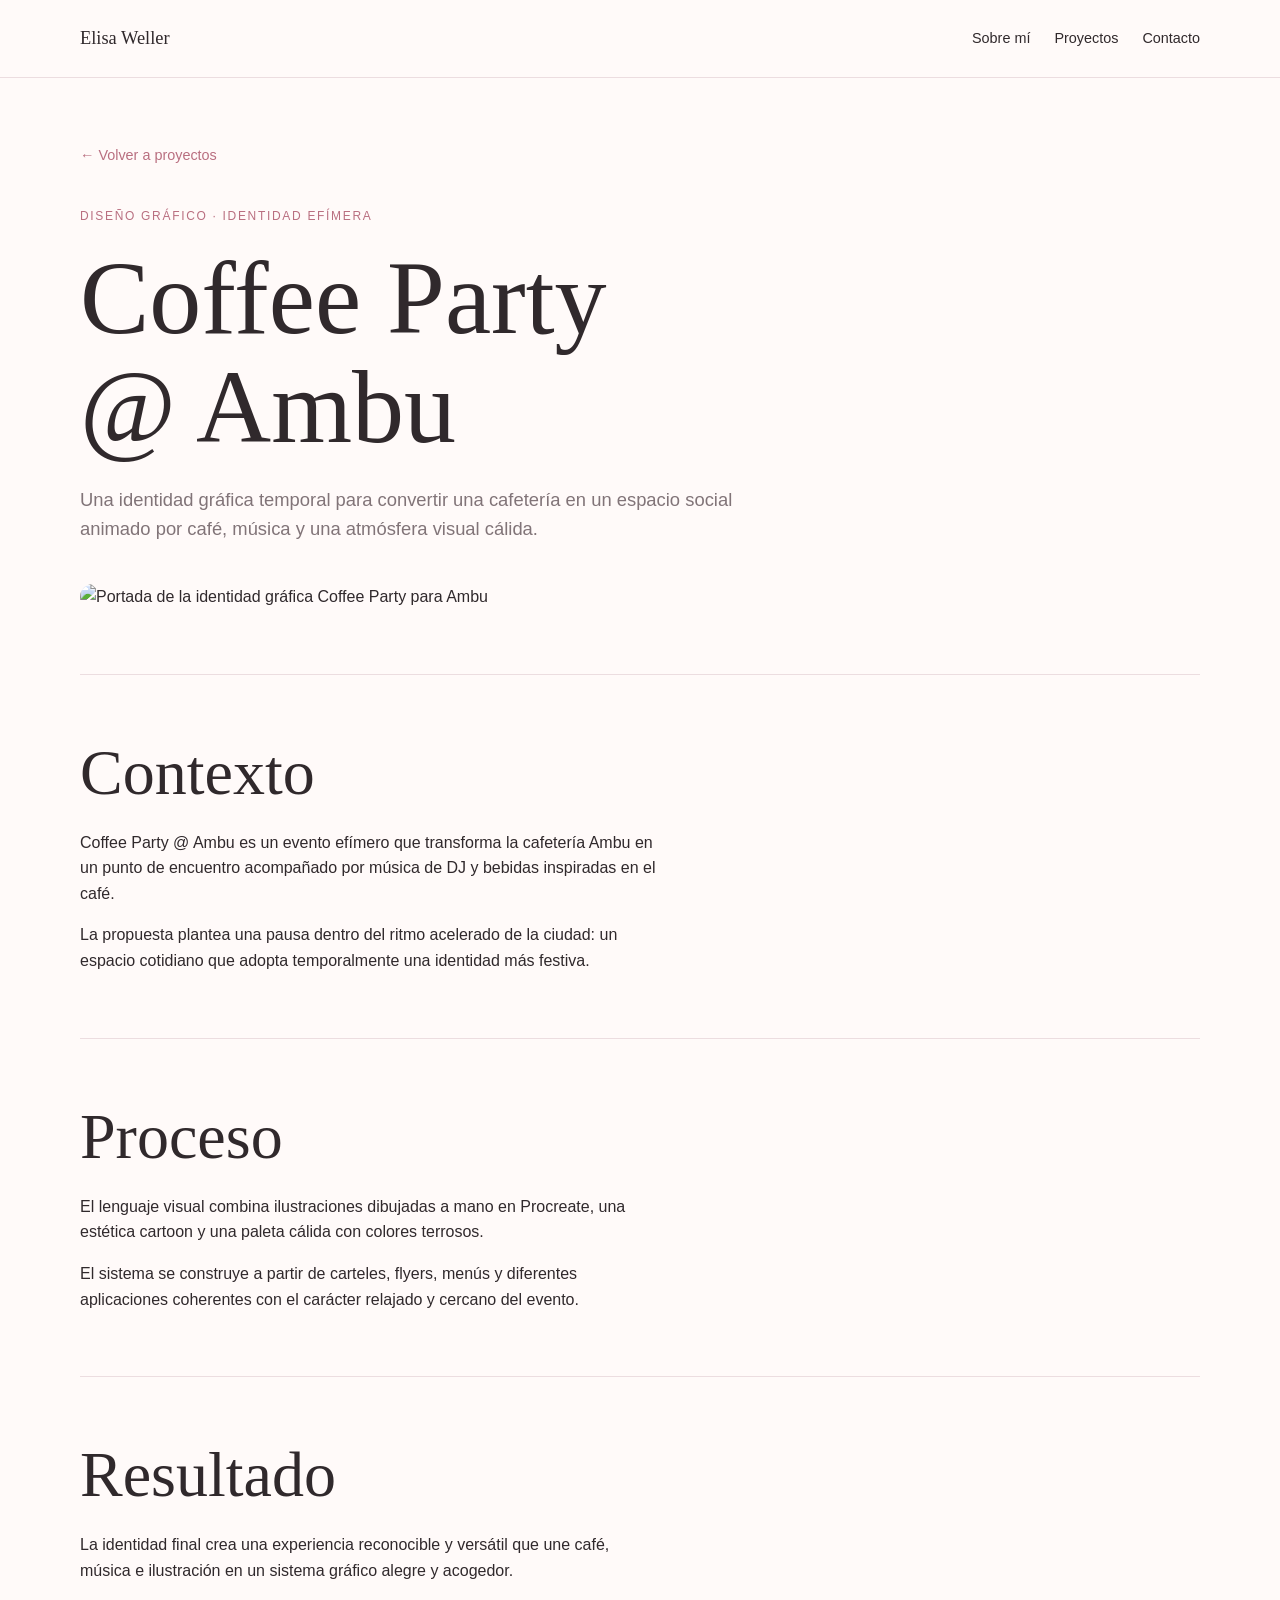
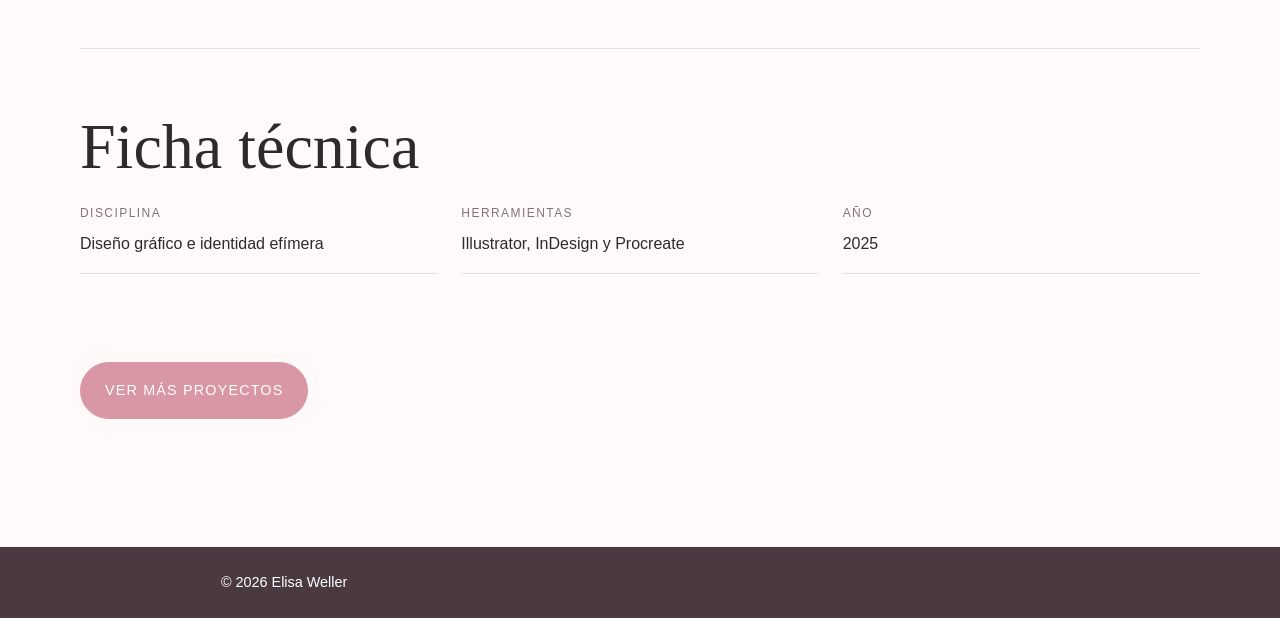
==== proyectos/coffee-party.html @ 35cbf5a4 "feat: completar páginas de detalle para todos los proyectos" ====
<!doctype html>
<html lang="es">
  <head>
    <meta charset="UTF-8" />
    <meta name="viewport" content="width=device-width, initial-scale=1.0" />
    <title>Coffee Party @ Ambu | Elisa Weller</title>

    <link rel="icon" href="../favicon.svg" type="image/svg+xml" />
    <link rel="stylesheet" href="../css/main.css" />
  </head>

  <body>
    <header class="site-header">
      <nav class="navbar" aria-label="Navegación principal">
        <a href="../index.html" class="navbar__logo">Elisa Weller</a>

        <ul class="navbar__links">
          <li><a href="../index.html#sobre-mi">Sobre mí</a></li>
          <li><a href="../index.html#proyectos">Proyectos</a></li>
          <li><a href="../index.html#contacto">Contacto</a></li>
        </ul>
      </nav>
    </header>

    <main>
      <article class="case-study">
        <a href="../index.html#proyectos" class="case-study__back">
          ← Volver a proyectos
        </a>

        <header class="case-study__header">
          <p class="case-study__eyebrow">Diseño gráfico · Identidad efímera</p>

          <h1>Coffee Party @ Ambu</h1>

          <p class="case-study__intro">
            Una identidad gráfica temporal para convertir una cafetería en un
            espacio social animado por café, música y una atmósfera visual
            cálida.
          </p>

          <img
            class="case-study__cover"
            src="../assets/img/coffee-party/cover.jpg"
            alt="Portada de la identidad gráfica Coffee Party para Ambu"
          />
        </header>

        <section class="case-study__section">
          <h2>Contexto</h2>

          <p>
            Coffee Party @ Ambu es un evento efímero que transforma la cafetería
            Ambu en un punto de encuentro acompañado por música de DJ y bebidas
            inspiradas en el café.
          </p>

          <p>
            La propuesta plantea una pausa dentro del ritmo acelerado de la
            ciudad: un espacio cotidiano que adopta temporalmente una identidad
            más festiva.
          </p>
        </section>

        <section class="case-study__section">
          <h2>Proceso</h2>

          <p>
            El lenguaje visual combina ilustraciones dibujadas a mano en
            Procreate, una estética cartoon y una paleta cálida con colores
            terrosos.
          </p>

          <p>
            El sistema se construye a partir de carteles, flyers, menús y
            diferentes aplicaciones coherentes con el carácter relajado y
            cercano del evento.
          </p>
        </section>

        <section class="case-study__section">
          <h2>Resultado</h2>

          <p>
            La identidad final crea una experiencia reconocible y versátil que
            une café, música e ilustración en un sistema gráfico alegre y
            acogedor.
          </p>
        </section>

        <section class="case-study__section">
          <h2>Ficha técnica</h2>

          <dl class="case-study__details">
            <div>
              <dt>Disciplina</dt>
              <dd>Diseño gráfico e identidad efímera</dd>
            </div>

            <div>
              <dt>Herramientas</dt>
              <dd>Illustrator, InDesign y Procreate</dd>
            </div>

            <div>
              <dt>Año</dt>
              <dd>2025</dd>
            </div>
          </dl>
        </section>

        <a href="../index.html#proyectos" class="button"> Ver más proyectos </a>
      </article>
    </main>

    <footer class="site-footer">
      <p>© 2026 Elisa Weller</p>
    </footer>
  </body>
</html>
---- css/main.css ----
@import url("./variables.css");
@import url("./base.css");
@import url("./components.css");
@import url("./sections.css");
@import url("./responsive.css");
@import url("./project.css");
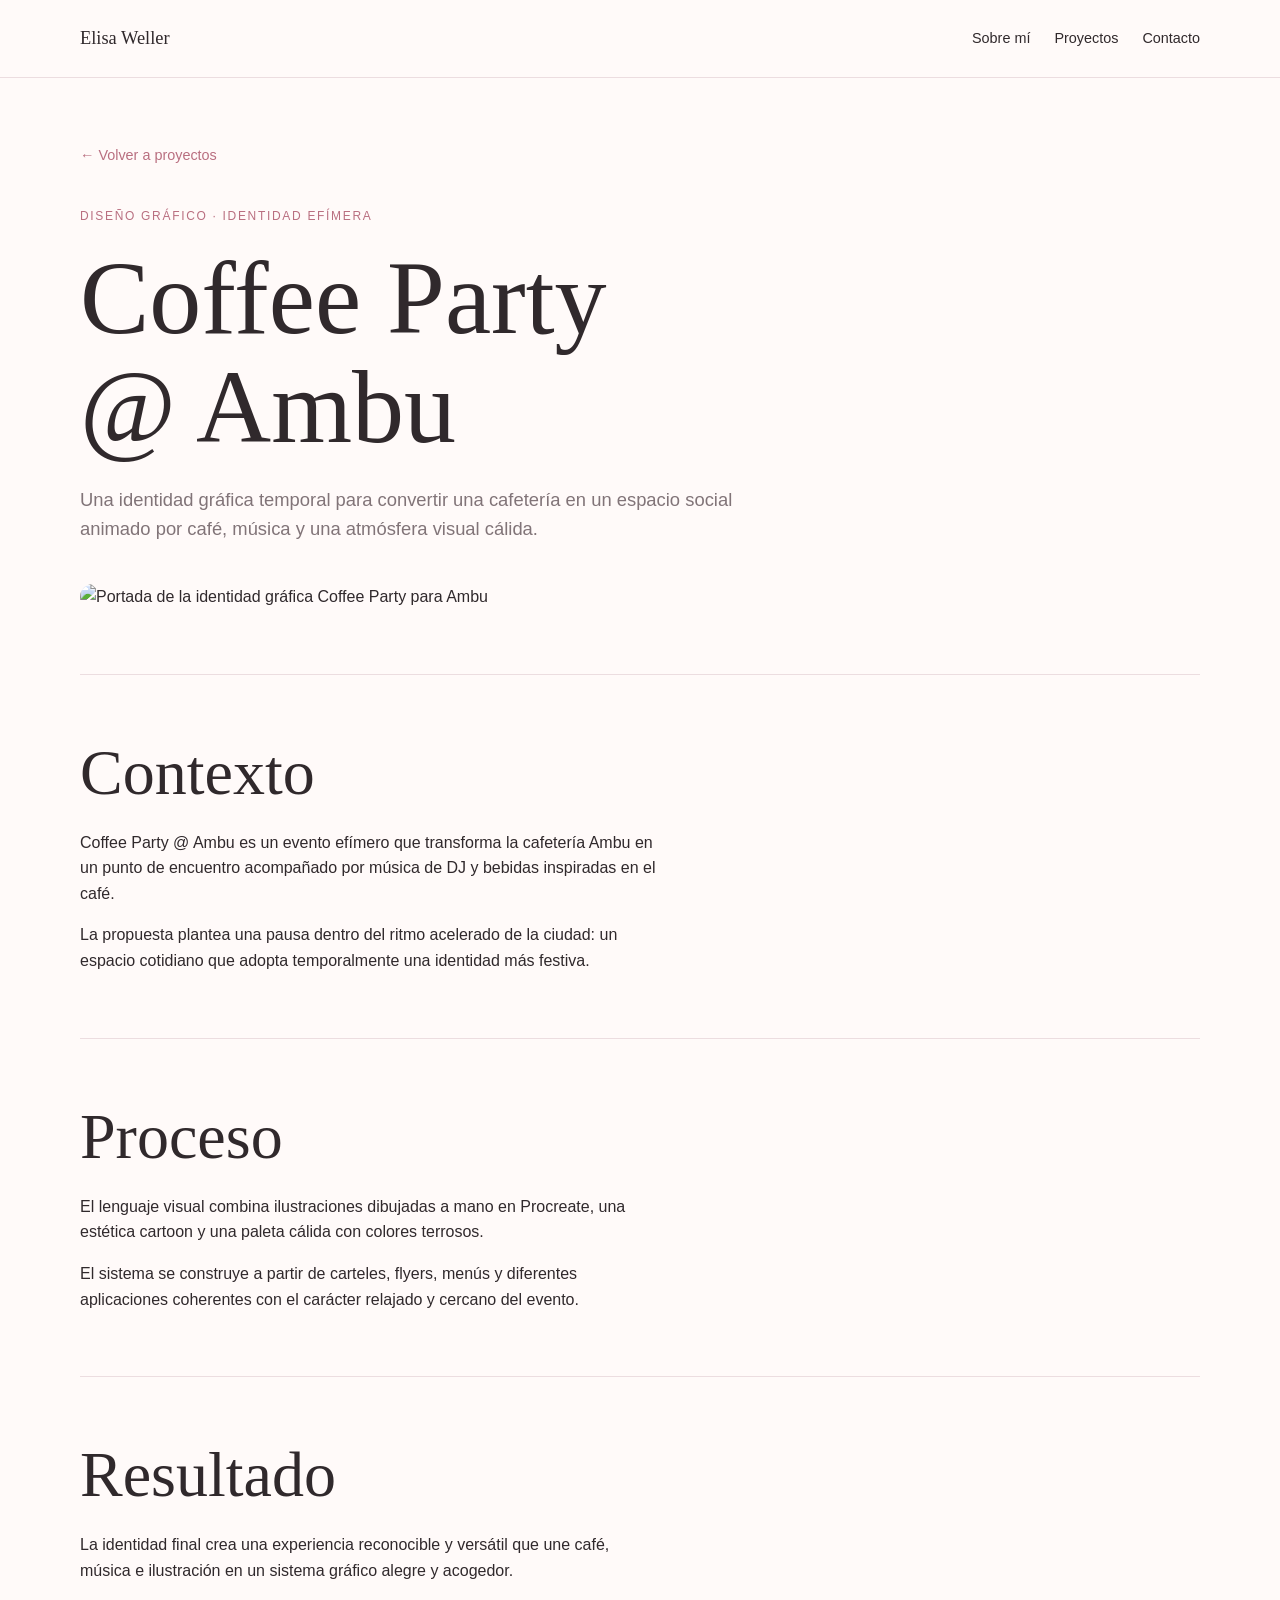
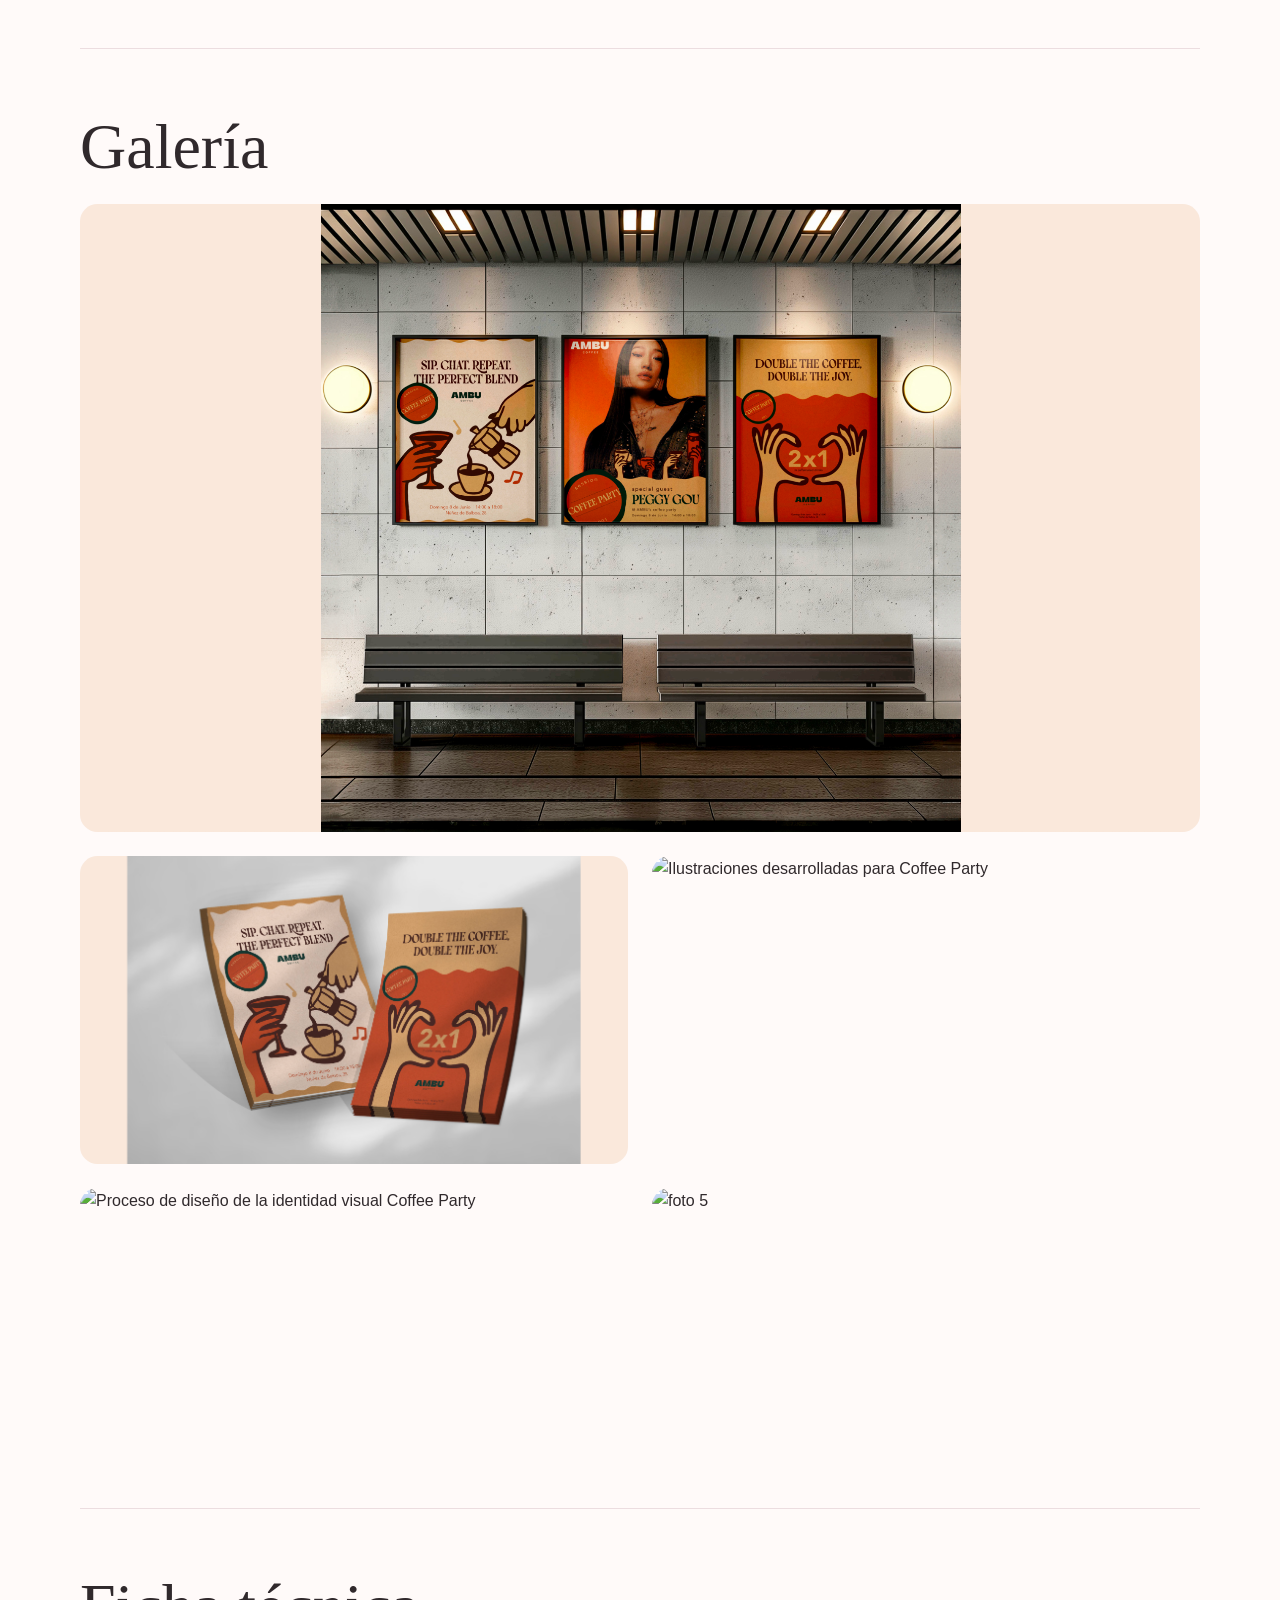
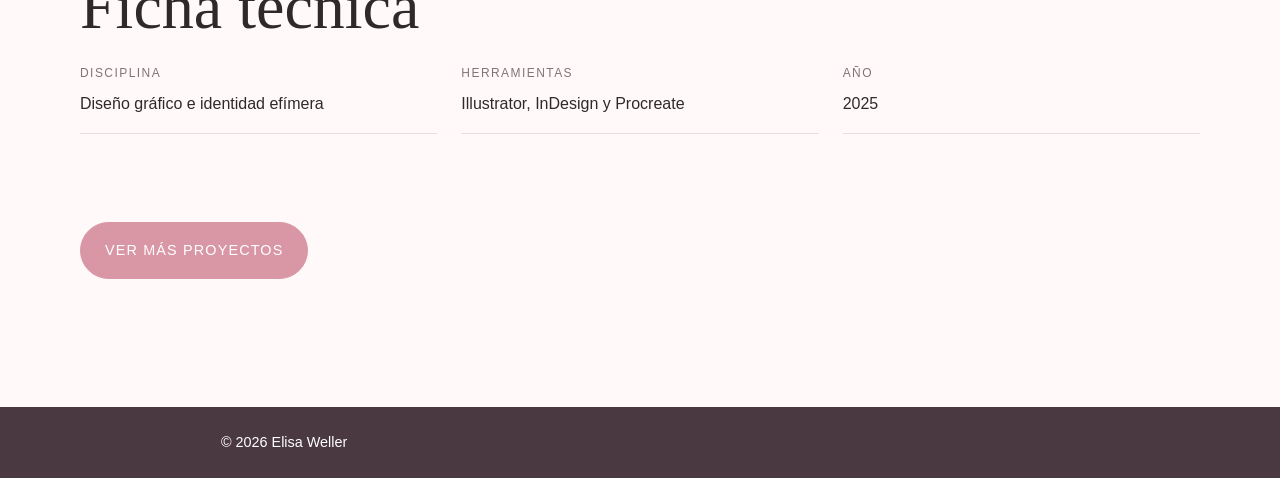
==== commit c4e891c1: "feat: añadir galerías responsive y lightbox en los proyectos" ====
--- a/proyectos/coffee-party.html
+++ b/proyectos/coffee-party.html
@@ -7,6 +7,7 @@
 
     <link rel="icon" href="../favicon.svg" type="image/svg+xml" />
     <link rel="stylesheet" href="../css/main.css" />
+    <script src="../js/project.js" defer></script>
   </head>
 
   <body>
@@ -87,6 +88,29 @@
             acogedor.
           </p>
         </section>
+        <section class="case-study__section">
+          <h2>Galería</h2>
+
+          <div class="case-study__gallery">
+            <img
+              src="../assets/img/coffee-party/resultado-01.jpg"
+              alt="Cartel principal del evento Coffee Party de Ambu"
+            />
+            <img
+              src="../assets/img/coffee-party/resultado-02.jpg"
+              alt="Aplicación gráfica de Coffee Party en una pieza promocional"
+            />
+            <img
+              src="../assets/img/coffee-party/proceso-01.jpg"
+              alt="Ilustraciones desarrolladas para Coffee Party"
+            />
+            <img
+              src="../assets/img/coffee-party/proceso-02.jpg"
+              alt="Proceso de diseño de la identidad visual Coffee Party"
+            />
+            <img src="../assets/img/coffee-party/proceso-03.jpg" alt="foto 5" />
+          </div>
+        </section>
 
         <section class="case-study__section">
           <h2>Ficha técnica</h2>
